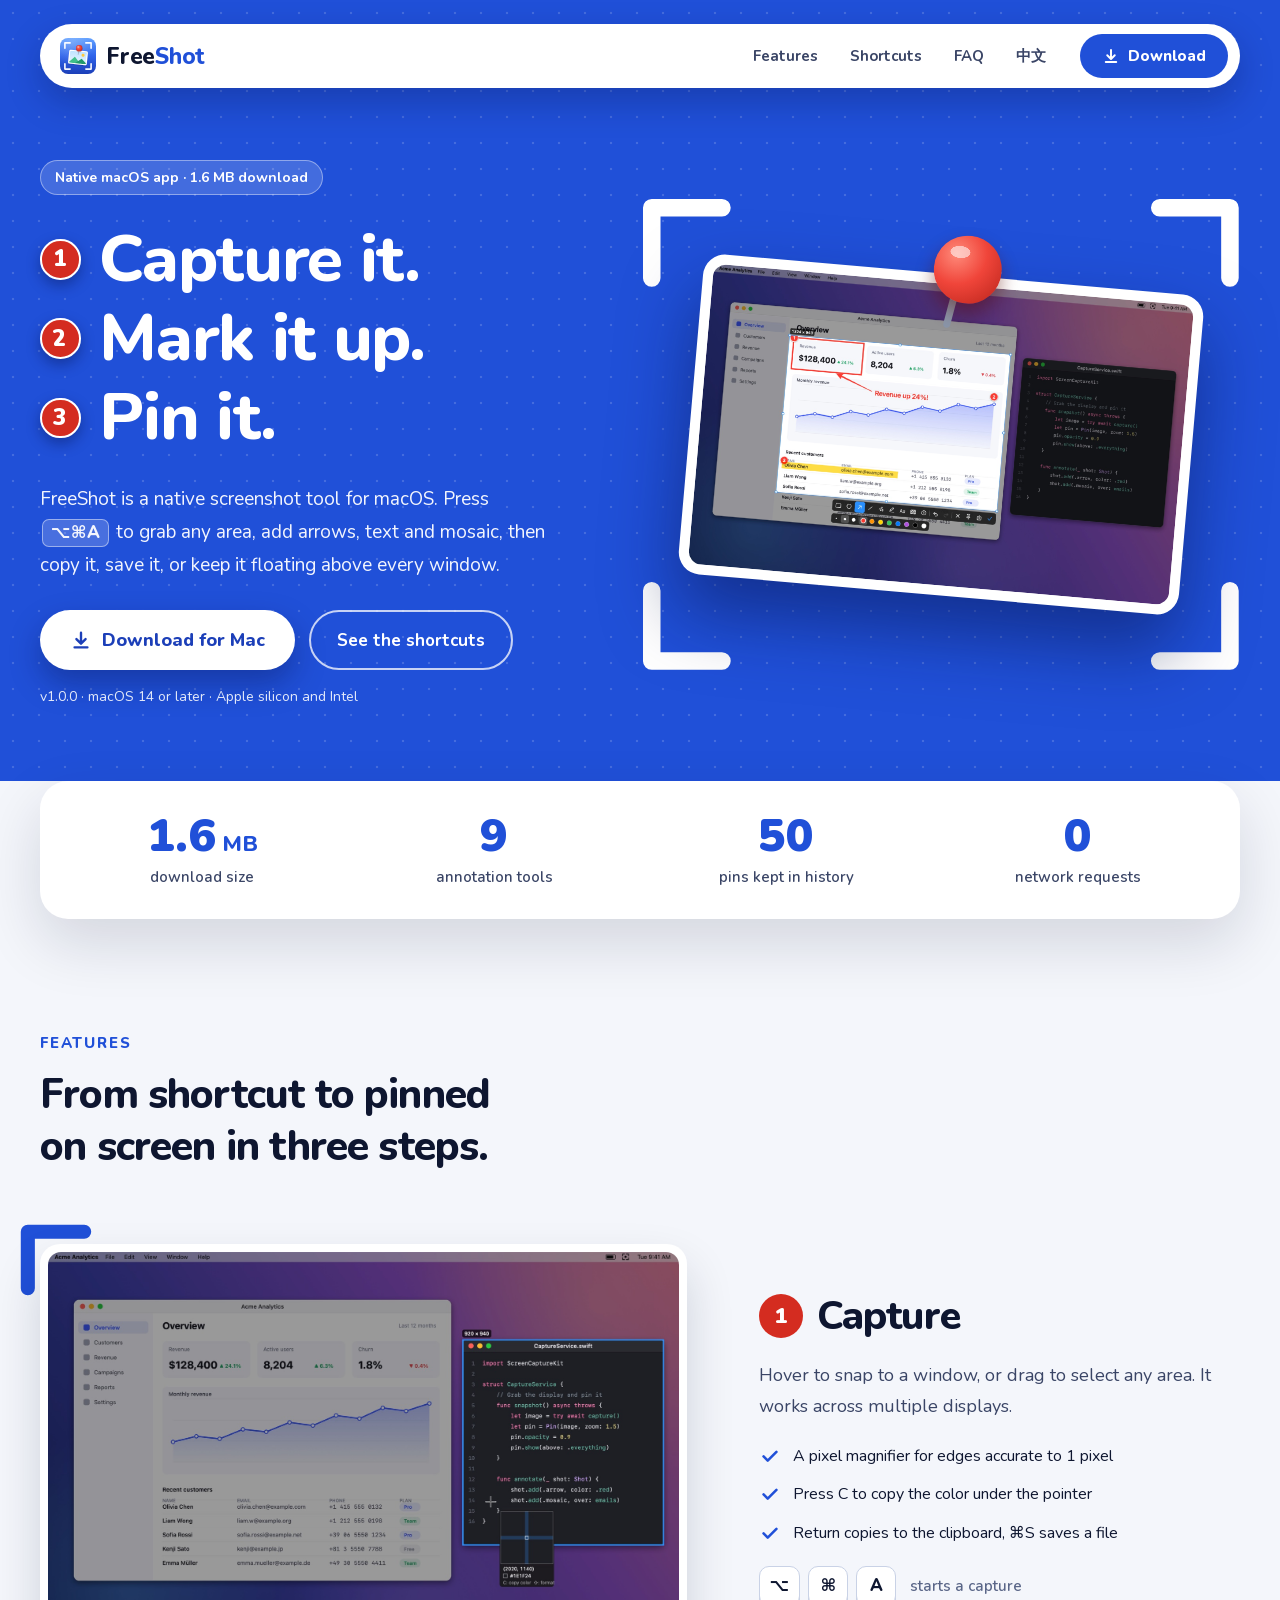
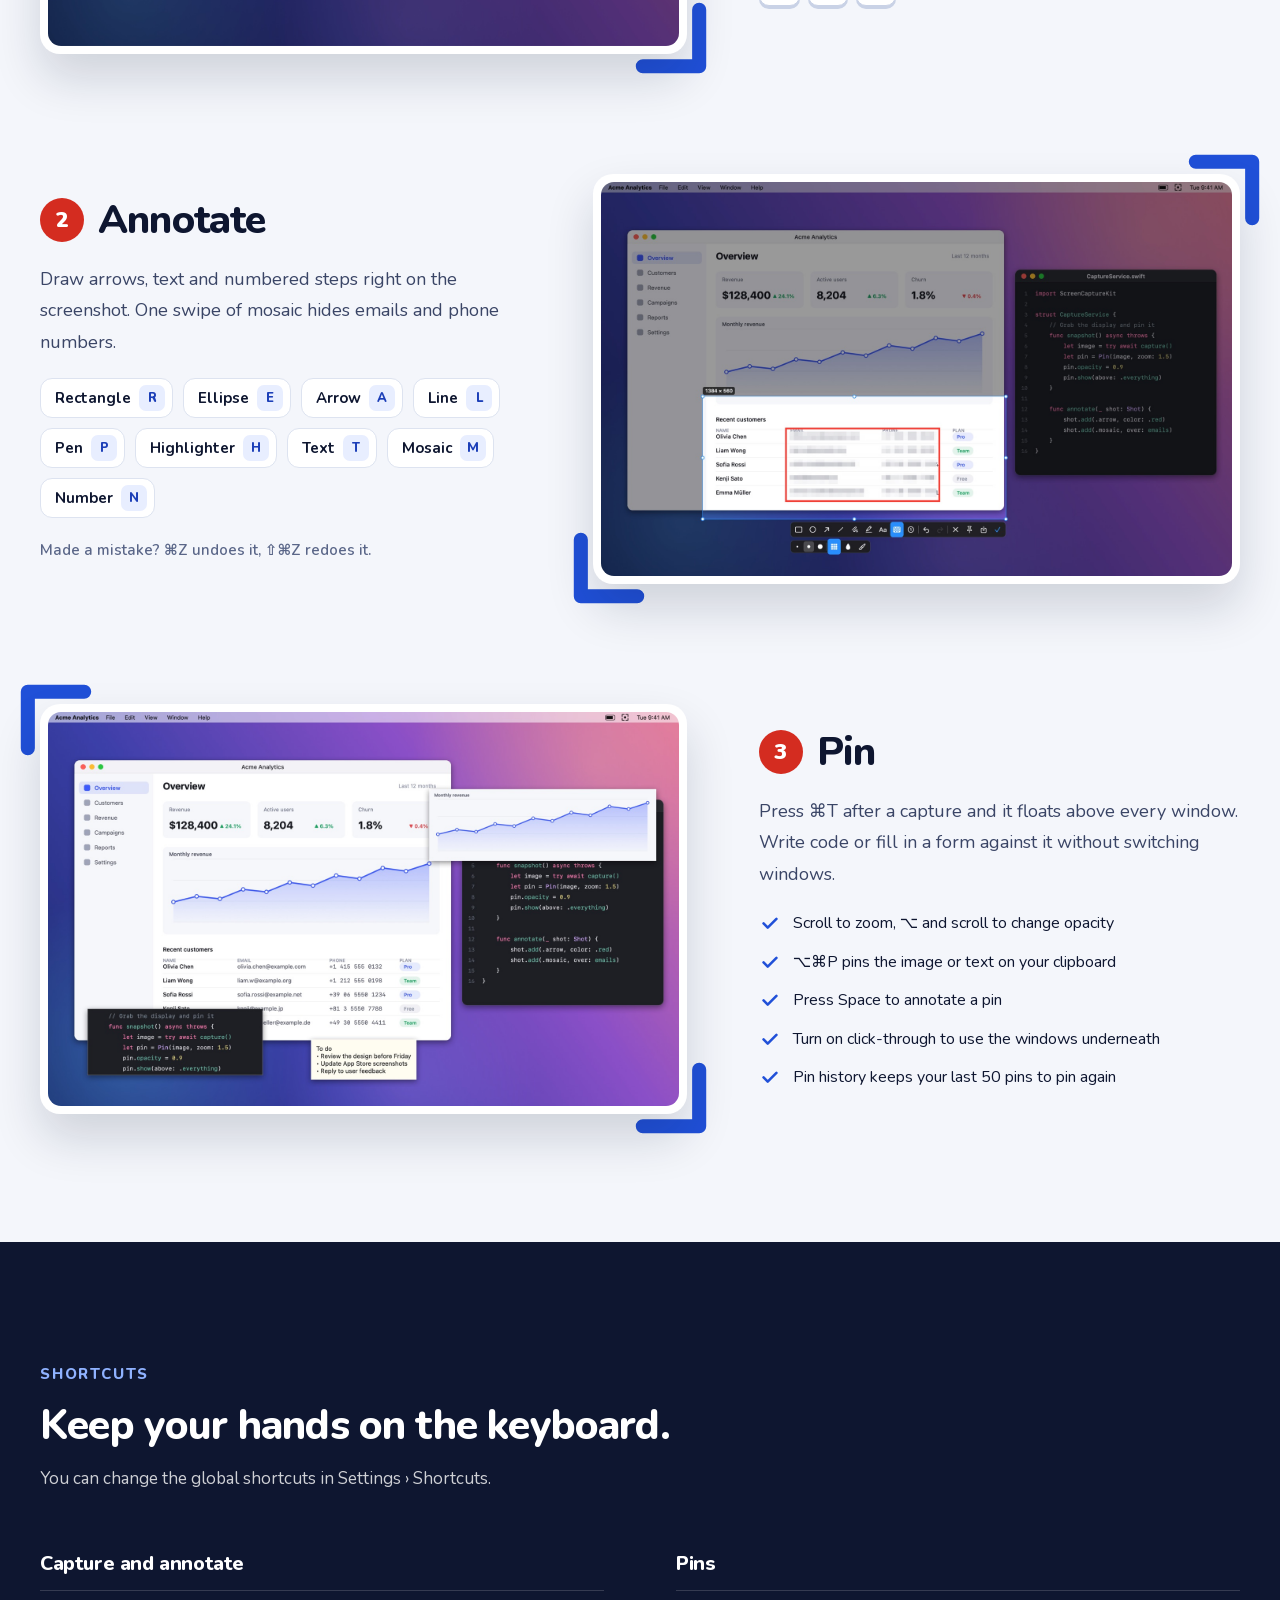
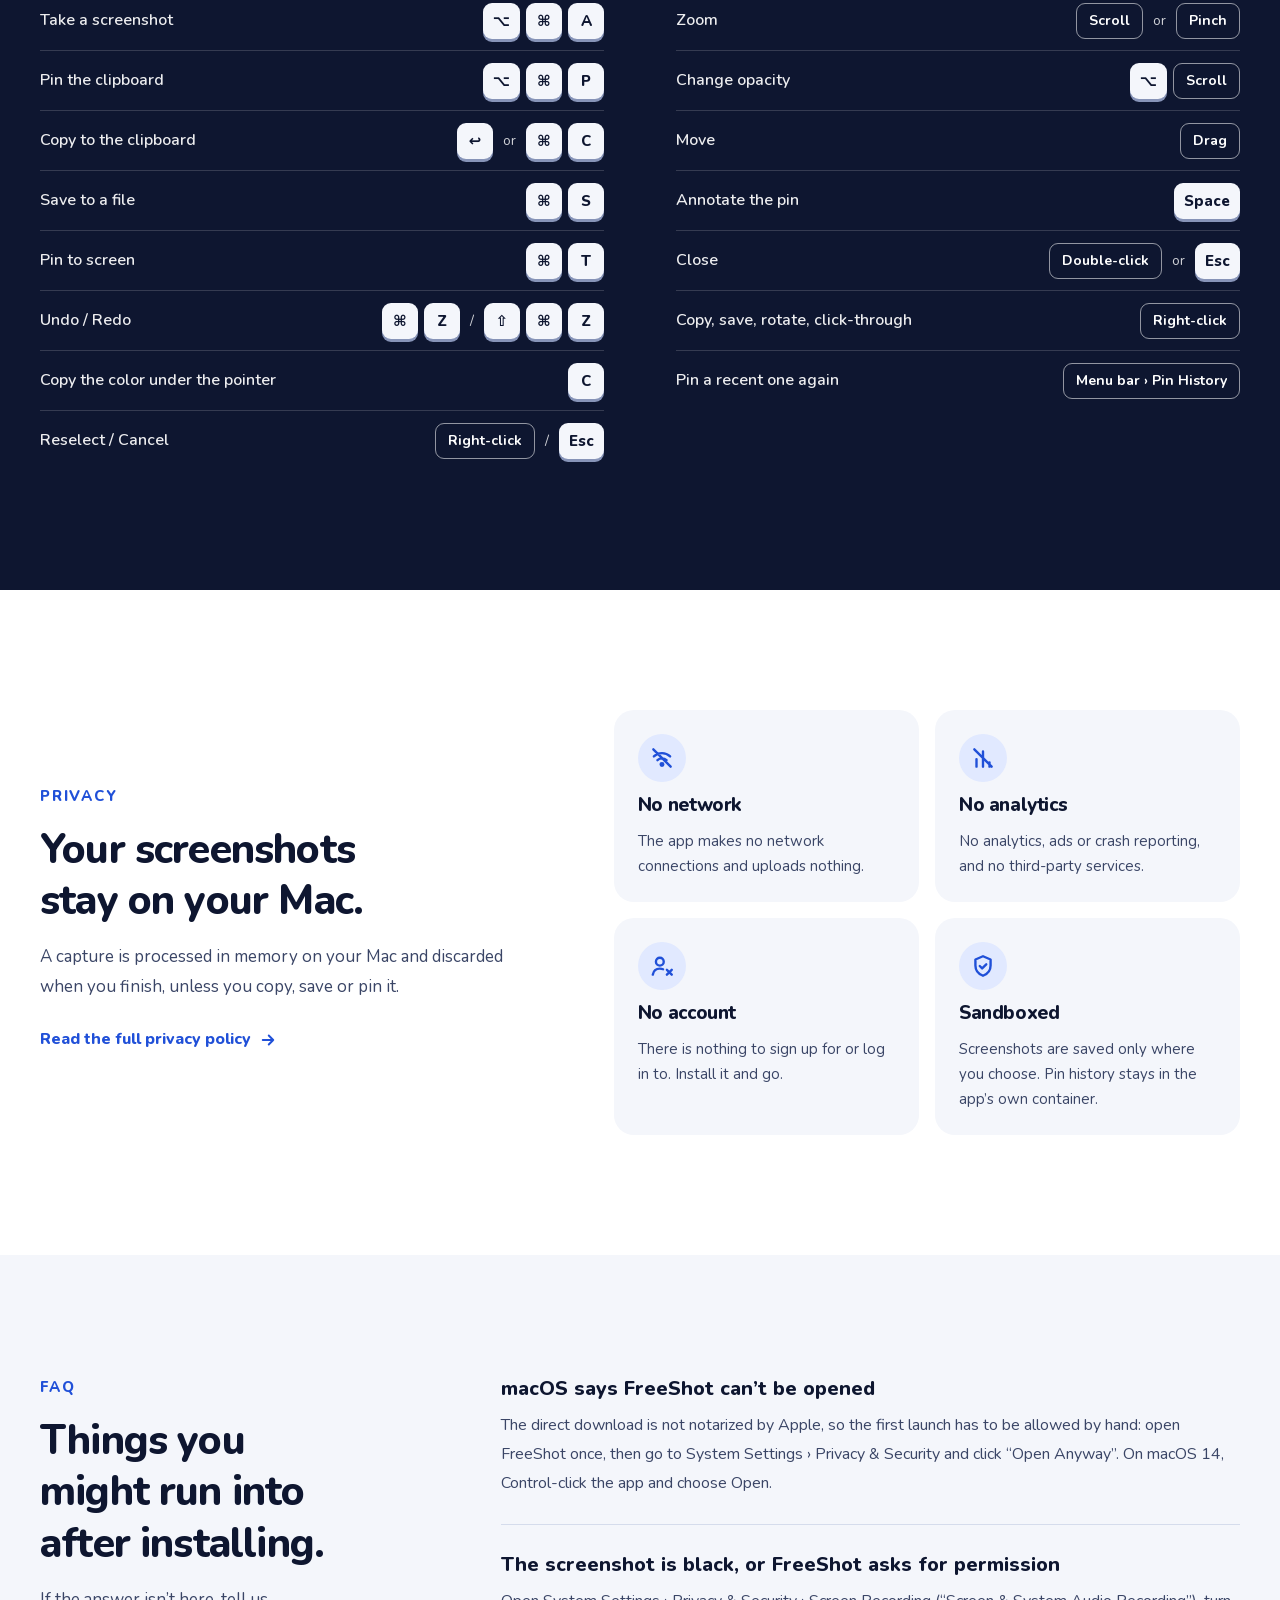
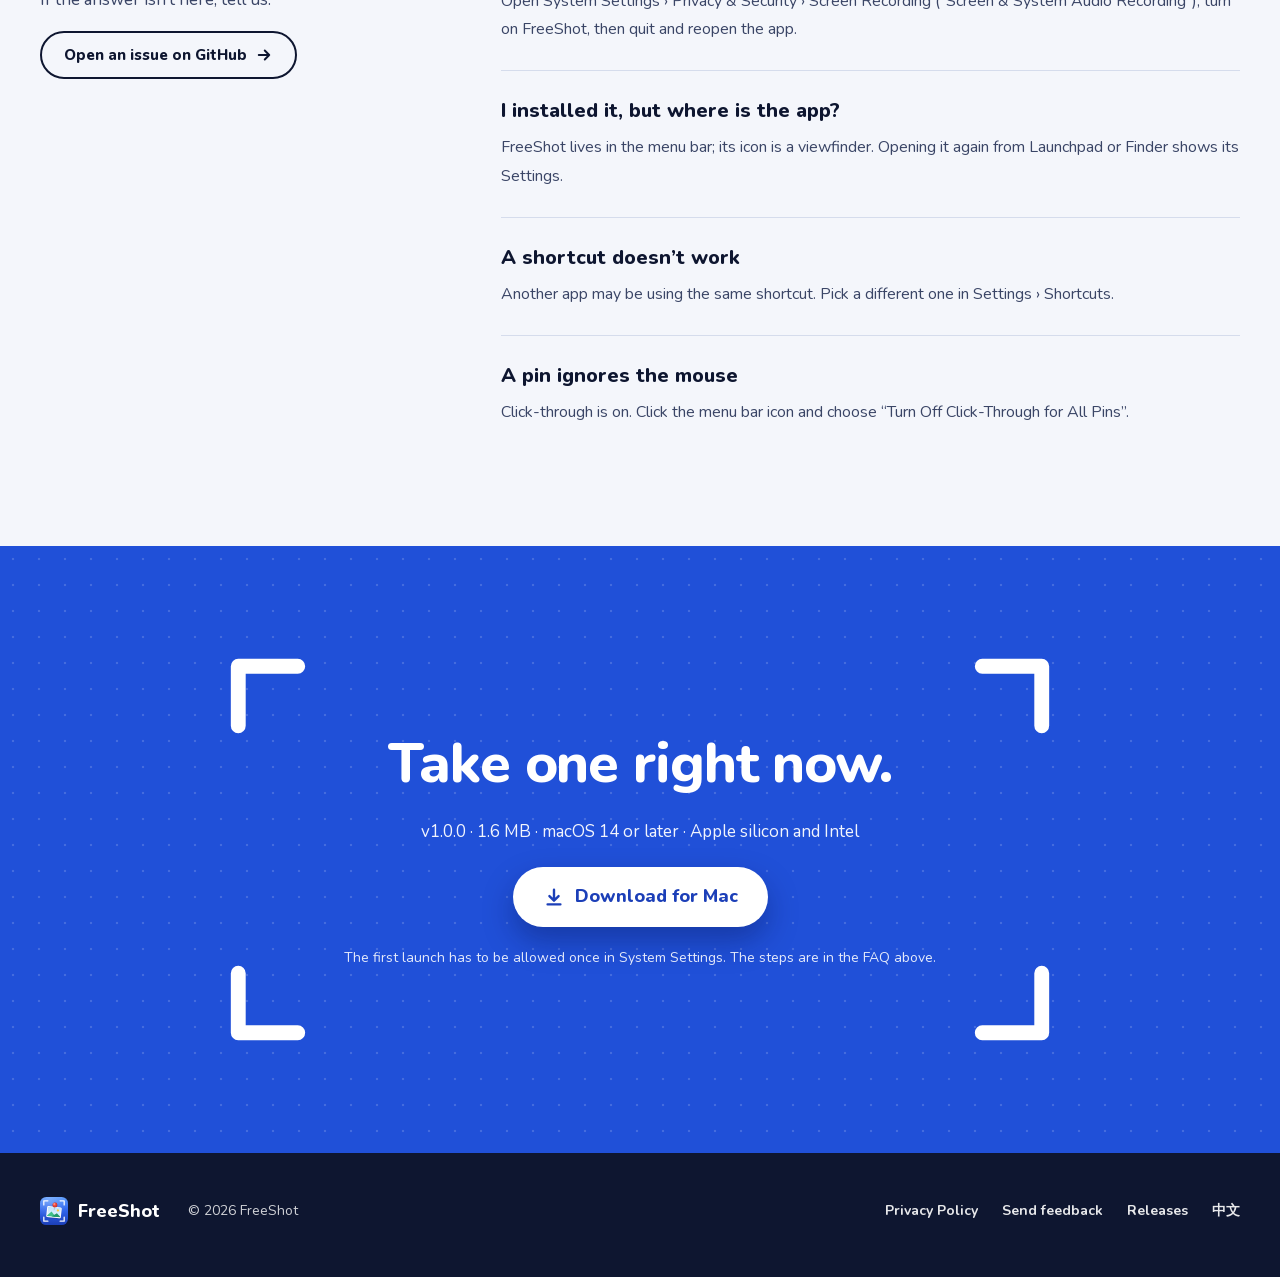
==== en/index.html @ a0e4c218 "Redesign: one-page home in Chinese and English" ====
<!doctype html>
<html lang="en">
<head>
<meta charset="utf-8">
<meta name="viewport" content="width=device-width, initial-scale=1">
<title>FreeShot: screenshot, annotate and pin for Mac</title>
<meta name="description" content="FreeShot is a native screenshot tool for macOS: capture, annotate, then pin the result above every window. A 1.6 MB download with no network access and no analytics.">
<meta name="theme-color" content="#2050d8">
<meta property="og:title" content="FreeShot: screenshot, annotate and pin for Mac">
<meta property="og:description" content="Capture it. Mark it up. Pin it. A native macOS screenshot tool with no network access and no analytics.">
<meta property="og:image" content="https://msober.github.io/freeshot/img/shot-1.jpg">
<link rel="alternate" hreflang="en" href="https://msober.github.io/freeshot/en/">
<link rel="alternate" hreflang="zh-Hans" href="https://msober.github.io/freeshot/">
<link rel="icon" href="../icon.png" sizes="256x256">
<link rel="icon" href="../logo.svg" type="image/svg+xml">
<link rel="stylesheet" href="../style.css">
</head>
<body id="top">
<svg class="sprite" aria-hidden="true">
  <symbol id="i-corner" viewBox="0 0 92 92"><path d="M10 82V10H82" fill="none" stroke="currentColor" stroke-width="18" stroke-linecap="round" stroke-linejoin="round"/></symbol>
  <symbol id="i-download" viewBox="0 0 24 24" fill="none" stroke="currentColor" stroke-width="2.6" stroke-linecap="round" stroke-linejoin="round"><path d="M12 4v11M7 11l5 5 5-5M5 20h14"/></symbol>
  <symbol id="i-check" viewBox="0 0 24 24" fill="none" stroke="currentColor" stroke-width="2.8" stroke-linecap="round" stroke-linejoin="round"><path d="M5 12.5l4.5 4.5L19 7.5"/></symbol>
  <symbol id="i-arrow" viewBox="0 0 24 24" fill="none" stroke="currentColor" stroke-width="2.6" stroke-linecap="round" stroke-linejoin="round"><path d="M5 12h14M13 6l6 6-6 6"/></symbol>
  <symbol id="i-offline" viewBox="0 0 24 24" fill="none" stroke="currentColor" stroke-width="2.2" stroke-linecap="round" stroke-linejoin="round"><path d="M4.5 10.5a11 11 0 0 1 15 0M7.8 14a6.2 6.2 0 0 1 8.4 0M4 4l16 16"/><circle cx="12" cy="18" r="1.2"/></symbol>
  <symbol id="i-nostats" viewBox="0 0 24 24" fill="none" stroke="currentColor" stroke-width="2.2" stroke-linecap="round" stroke-linejoin="round"><path d="M6 20v-7M12 20V6M18 20v-4M4 4l16 16"/></symbol>
  <symbol id="i-nouser" viewBox="0 0 24 24" fill="none" stroke="currentColor" stroke-width="2.2" stroke-linecap="round" stroke-linejoin="round"><circle cx="10" cy="8" r="3.6"/><path d="M3.5 20c.7-3.7 3.2-5.6 6.5-5.6 1.1 0 2.1.2 3 .6M16.5 15.5l4.5 4.5M21 15.5l-4.5 4.5"/></symbol>
  <symbol id="i-shield" viewBox="0 0 24 24" fill="none" stroke="currentColor" stroke-width="2.2" stroke-linecap="round" stroke-linejoin="round"><path d="M12 3l7 3v5.5c0 4.4-2.9 7.9-7 9.5-4.1-1.6-7-5.1-7-9.5V6l7-3zM9 12l2.2 2.2L15 10.5"/></symbol>
</svg>

<header class="hero dots">
  <div class="wrap">
    <nav class="nav" aria-label="Main">
      <a class="brand" href="#top"><img src="../logo.svg" alt="" width="36" height="36"><span>Free<b>Shot</b></span></a>
      <div class="nav-links">
        <a href="#features">Features</a>
        <a href="#shortcuts">Shortcuts</a>
        <a href="#faq">FAQ</a>
        <a href="../" lang="zh-Hans" hreflang="zh-Hans" data-lang="zh">中文</a>
      </div>
      <a class="nav-cta" href="https://github.com/msober/freeshot/releases/latest"><svg width="18" height="18" aria-hidden="true"><use href="#i-download"/></svg>Download</a>
    </nav>
    <div class="hero-body">
      <div class="hero-copy">
        <span class="chip">Native macOS app · 1.6 MB download</span>
        <h1>
          <span><span class="marker" aria-hidden="true">1</span>Capture it.</span>
          <span><span class="marker" aria-hidden="true">2</span>Mark it up.</span>
          <span><span class="marker" aria-hidden="true">3</span>Pin it.</span>
        </h1>
        <p class="lead">FreeShot is a native screenshot tool for macOS. Press <kbd>⌥⌘A</kbd> to grab any area, add arrows, text and mosaic, then copy it, save it, or keep it floating above every window.</p>
        <div class="cta-block">
          <div class="cta-row">
            <a class="btn" href="https://github.com/msober/freeshot/releases/latest"><svg width="22" height="22" aria-hidden="true"><use href="#i-download"/></svg>Download for Mac</a>
            <a class="btn-ghost" href="#shortcuts">See the shortcuts</a>
          </div>
          <span class="meta">v1.0.0 · macOS 14 or later · Apple silicon and Intel</span>
        </div>
      </div>
      <div class="hero-art">
        <div class="finder">
          <svg class="corner tl" aria-hidden="true"><use href="#i-corner"/></svg>
          <svg class="corner tr" aria-hidden="true"><use href="#i-corner"/></svg>
          <svg class="corner br" aria-hidden="true"><use href="#i-corner"/></svg>
          <svg class="corner bl" aria-hidden="true"><use href="#i-corner"/></svg>
          <div class="pinned">
            <img src="../img/shot-1.jpg" alt="Annotating a screenshot in FreeShot with a red box, an arrow, text and numbered markers" width="1600" height="1000" fetchpriority="high">
            <span class="pin" aria-hidden="true"></span>
          </div>
        </div>
      </div>
    </div>
  </div>
</header>

<main>
<section class="features" id="features">
  <div class="wrap">
    <ul class="facts">
      <li><b>1.6<small> MB</small></b><span>download size</span></li>
      <li><b>9</b><span>annotation tools</span></li>
      <li><b>50</b><span>pins kept in history</span></li>
      <li><b>0</b><span>network requests</span></li>
    </ul>
    <div class="section-head">
      <span class="eyebrow">Features</span>
      <h2>From shortcut to pinned on screen in three steps.</h2>
    </div>
    <div class="steps">
      <article class="step">
        <div class="shot">
          <svg class="corner tl" aria-hidden="true"><use href="#i-corner"/></svg>
          <svg class="corner br" aria-hidden="true"><use href="#i-corner"/></svg>
          <div class="frame"><img src="../img/shot-2.jpg" alt="Hovering snaps the selection to a window, with the pixel magnifier and color value beside the pointer" width="1600" height="1000" loading="lazy"></div>
        </div>
        <div class="step-copy">
          <h3><span class="num" aria-hidden="true">1</span>Capture</h3>
          <p>Hover to snap to a window, or drag to select any area. It works across multiple displays.</p>
          <ul class="checks">
            <li><svg width="22" height="22" aria-hidden="true"><use href="#i-check"/></svg>A pixel magnifier for edges accurate to 1 pixel</li>
            <li><svg width="22" height="22" aria-hidden="true"><use href="#i-check"/></svg>Press C to copy the color under the pointer</li>
            <li><svg width="22" height="22" aria-hidden="true"><use href="#i-check"/></svg>Return copies to the clipboard, ⌘S saves a file</li>
          </ul>
          <div class="keys"><kbd>⌥</kbd><kbd>⌘</kbd><kbd>A</kbd><span>starts a capture</span></div>
        </div>
      </article>
      <article class="step flip">
        <div class="shot">
          <svg class="corner tr" aria-hidden="true"><use href="#i-corner"/></svg>
          <svg class="corner bl" aria-hidden="true"><use href="#i-corner"/></svg>
          <div class="frame"><img src="../img/shot-4.jpg" alt="Emails and phone numbers in a table hidden with mosaic inside a red box" width="1600" height="1000" loading="lazy"></div>
        </div>
        <div class="step-copy">
          <h3><span class="num" aria-hidden="true">2</span>Annotate</h3>
          <p>Draw arrows, text and numbered steps right on the screenshot. One swipe of mosaic hides emails and phone numbers.</p>
          <ul class="tools" aria-label="Annotation tools and their keys">
            <li>Rectangle<kbd>R</kbd></li>
            <li>Ellipse<kbd>E</kbd></li>
            <li>Arrow<kbd>A</kbd></li>
            <li>Line<kbd>L</kbd></li>
            <li>Pen<kbd>P</kbd></li>
            <li>Highlighter<kbd>H</kbd></li>
            <li>Text<kbd>T</kbd></li>
            <li>Mosaic<kbd>M</kbd></li>
            <li>Number<kbd>N</kbd></li>
          </ul>
          <p class="note">Made a mistake? ⌘Z undoes it, ⇧⌘Z redoes it.</p>
        </div>
      </article>
      <article class="step">
        <div class="shot">
          <svg class="corner tl" aria-hidden="true"><use href="#i-corner"/></svg>
          <svg class="corner br" aria-hidden="true"><use href="#i-corner"/></svg>
          <div class="frame"><img src="../img/shot-3.jpg" alt="A chart, a code snippet and a to-do note pinned above other windows" width="1600" height="1000" loading="lazy"></div>
        </div>
        <div class="step-copy">
          <h3><span class="num" aria-hidden="true">3</span>Pin</h3>
          <p>Press ⌘T after a capture and it floats above every window. Write code or fill in a form against it without switching windows.</p>
          <ul class="checks">
            <li><svg width="22" height="22" aria-hidden="true"><use href="#i-check"/></svg>Scroll to zoom, ⌥ and scroll to change opacity</li>
            <li><svg width="22" height="22" aria-hidden="true"><use href="#i-check"/></svg>⌥⌘P pins the image or text on your clipboard</li>
            <li><svg width="22" height="22" aria-hidden="true"><use href="#i-check"/></svg>Press Space to annotate a pin</li>
            <li><svg width="22" height="22" aria-hidden="true"><use href="#i-check"/></svg>Turn on click-through to use the windows underneath</li>
            <li><svg width="22" height="22" aria-hidden="true"><use href="#i-check"/></svg>Pin history keeps your last 50 pins to pin again</li>
          </ul>
        </div>
      </article>
    </div>
  </div>
</section>

<section class="shortcuts" id="shortcuts">
  <div class="wrap">
    <div class="section-head">
      <span class="eyebrow">Shortcuts</span>
      <h2>Keep your hands on the keyboard.</h2>
      <p>You can change the global shortcuts in Settings › Shortcuts.</p>
    </div>
    <div class="keymaps">
      <div>
        <h3>Capture and annotate</h3>
        <ul>
          <li>Take a screenshot<span><kbd>⌥</kbd><kbd>⌘</kbd><kbd>A</kbd></span></li>
          <li>Pin the clipboard<span><kbd>⌥</kbd><kbd>⌘</kbd><kbd>P</kbd></span></li>
          <li>Copy to the clipboard<span><kbd>↩</kbd><i>or</i><kbd>⌘</kbd><kbd>C</kbd></span></li>
          <li>Save to a file<span><kbd>⌘</kbd><kbd>S</kbd></span></li>
          <li>Pin to screen<span><kbd>⌘</kbd><kbd>T</kbd></span></li>
          <li>Undo / Redo<span><kbd>⌘</kbd><kbd>Z</kbd><i>/</i><kbd>⇧</kbd><kbd>⌘</kbd><kbd>Z</kbd></span></li>
          <li>Copy the color under the pointer<span><kbd>C</kbd></span></li>
          <li>Reselect / Cancel<span><em>Right-click</em><i>/</i><kbd>Esc</kbd></span></li>
        </ul>
      </div>
      <div>
        <h3>Pins</h3>
        <ul>
          <li>Zoom<span><em>Scroll</em><i>or</i><em>Pinch</em></span></li>
          <li>Change opacity<span><kbd>⌥</kbd><em>Scroll</em></span></li>
          <li>Move<span><em>Drag</em></span></li>
          <li>Annotate the pin<span><kbd>Space</kbd></span></li>
          <li>Close<span><em>Double-click</em><i>or</i><kbd>Esc</kbd></span></li>
          <li>Copy, save, rotate, click-through<span><em>Right-click</em></span></li>
          <li>Pin a recent one again<span><em>Menu bar › Pin History</em></span></li>
        </ul>
      </div>
    </div>
  </div>
</section>

<section class="privacy" id="privacy">
  <div class="wrap">
    <div class="privacy-copy">
      <span class="eyebrow">Privacy</span>
      <h2>Your screenshots stay on your Mac.</h2>
      <p>A capture is processed in memory on your Mac and discarded when you finish, unless you copy, save or pin it.</p>
      <a class="more" href="../privacy.html">Read the full privacy policy<svg width="18" height="18" aria-hidden="true"><use href="#i-arrow"/></svg></a>
    </div>
    <ul class="cards">
      <li><span class="icon" aria-hidden="true"><svg width="26" height="26"><use href="#i-offline"/></svg></span><h3>No network</h3><p>The app makes no network connections and uploads nothing.</p></li>
      <li><span class="icon" aria-hidden="true"><svg width="26" height="26"><use href="#i-nostats"/></svg></span><h3>No analytics</h3><p>No analytics, ads or crash reporting, and no third-party services.</p></li>
      <li><span class="icon" aria-hidden="true"><svg width="26" height="26"><use href="#i-nouser"/></svg></span><h3>No account</h3><p>There is nothing to sign up for or log in to. Install it and go.</p></li>
      <li><span class="icon" aria-hidden="true"><svg width="26" height="26"><use href="#i-shield"/></svg></span><h3>Sandboxed</h3><p>Screenshots are saved only where you choose. Pin history stays in the app’s own container.</p></li>
    </ul>
  </div>
</section>

<section class="faq" id="faq">
  <div class="wrap">
    <div class="faq-head">
      <span class="eyebrow">FAQ</span>
      <h2>Things you might run into after installing.</h2>
      <p>If the answer isn’t here, tell us.</p>
      <a class="btn-line" href="https://github.com/msober/freeshot/issues/new">Open an issue on GitHub<svg width="18" height="18" aria-hidden="true"><use href="#i-arrow"/></svg></a>
    </div>
    <dl class="faq-list">
      <div>
        <dt>macOS says FreeShot can’t be opened</dt>
        <dd>The direct download is not notarized by Apple, so the first launch has to be allowed by hand: open FreeShot once, then go to System Settings › Privacy &amp; Security and click “Open Anyway”. On macOS 14, Control-click the app and choose Open.</dd>
      </div>
      <div>
        <dt>The screenshot is black, or FreeShot asks for permission</dt>
        <dd>Open System Settings › Privacy &amp; Security › Screen Recording (“Screen &amp; System Audio Recording”), turn on FreeShot, then quit and reopen the app.</dd>
      </div>
      <div>
        <dt>I installed it, but where is the app?</dt>
        <dd>FreeShot lives in the menu bar; its icon is a viewfinder. Opening it again from Launchpad or Finder shows its Settings.</dd>
      </div>
      <div>
        <dt>A shortcut doesn’t work</dt>
        <dd>Another app may be using the same shortcut. Pick a different one in Settings › Shortcuts.</dd>
      </div>
      <div>
        <dt>A pin ignores the mouse</dt>
        <dd>Click-through is on. Click the menu bar icon and choose “Turn Off Click-Through for All Pins”.</dd>
      </div>
    </dl>
  </div>
</section>

<section class="cta dots">
  <div class="wrap">
    <div class="cta-box">
      <svg class="corner tl" aria-hidden="true"><use href="#i-corner"/></svg>
      <svg class="corner tr" aria-hidden="true"><use href="#i-corner"/></svg>
      <svg class="corner br" aria-hidden="true"><use href="#i-corner"/></svg>
      <svg class="corner bl" aria-hidden="true"><use href="#i-corner"/></svg>
      <h2>Take one right now.</h2>
      <p>v1.0.0 · 1.6 MB · macOS 14 or later · Apple silicon and Intel</p>
      <a class="btn" href="https://github.com/msober/freeshot/releases/latest"><svg width="22" height="22" aria-hidden="true"><use href="#i-download"/></svg>Download for Mac</a>
      <p class="meta">The first launch has to be allowed once in System Settings. The steps are in the FAQ above.</p>
    </div>
  </div>
</section>
</main>

<footer class="footer">
  <div class="wrap">
    <a class="brand" href="#top"><img src="../logo.svg" alt="" width="28" height="28">FreeShot</a>
    <span>© 2026 FreeShot</span>
    <nav aria-label="Footer">
      <a href="../privacy.html">Privacy Policy</a>
      <a href="https://github.com/msober/freeshot/issues/new">Send feedback</a>
      <a href="https://github.com/msober/freeshot/releases">Releases</a>
      <a href="../" lang="zh-Hans" hreflang="zh-Hans" data-lang="zh">中文</a>
    </nav>
  </div>
</footer>
<script>
// Remember an explicit language choice so the Chinese page's redirect leaves it alone.
document.querySelectorAll("a[data-lang]").forEach(function (a) {
  a.addEventListener("click", function () { try { localStorage.setItem("freeshot-lang", a.dataset.lang); } catch (e) {} });
});
</script>
</body>
</html>
---- style.css ----
/* Nunito (SIL Open Font License, see fonts/OFL.txt) is self-hosted so the site makes no third-party requests. */
@font-face {
  font-family: "Nunito"; font-style: normal; font-weight: 200 1000; font-display: swap;
  src: url("fonts/nunito-latin.woff2") format("woff2");
  unicode-range: U+0000-00FF, U+0131, U+0152-0153, U+02BB-02BC, U+02C6, U+02DA, U+02DC, U+0304, U+0308, U+0329, U+2000-206F, U+20AC, U+2122, U+2191, U+2193, U+2212, U+2215, U+FEFF, U+FFFD;
}
:root {
  --brand: #2050d8; --brand-deep: #1c3fb8; --tint: #e1e9ff;
  --ink: #0e1630; --text: #3a4566; --muted: #5a6688;
  --ground: #f4f6fb; --line: #d5dcec; --red: #d42c20;
  color-scheme: light;
}
* { box-sizing: border-box; }
html { -webkit-text-size-adjust: 100%; scroll-behavior: smooth; }
body {
  margin: 0; background: var(--ink); color: var(--ink); overflow-x: hidden;
  font: 16px/1.6 Nunito, "PingFang SC", "Hiragino Sans GB", "Noto Sans SC", "Microsoft YaHei", system-ui, sans-serif;
  -webkit-font-smoothing: antialiased;
}
a { color: var(--brand); text-decoration: none; }
a:hover { color: var(--brand-deep); }
:focus-visible { outline: 3px solid #ffc83d; outline-offset: 3px; }
kbd { font: inherit; }
h1, h2, h3, p { margin: 0; }
h2 { font-size: clamp(30px, 3.2vw, 44px); line-height: 1.25; font-weight: 800; letter-spacing: .01em; text-wrap: balance; }
.sprite { position: absolute; width: 0; height: 0; overflow: hidden; }
.wrap { max-width: 1264px; margin: 0 auto; padding: 0 32px; }
.dots {
  background-color: var(--brand); color: #fff;
  background-image: radial-gradient(rgba(255, 255, 255, .16) 1.2px, transparent 1.6px); background-size: 26px 26px;
}
.eyebrow { font-size: 15px; font-weight: 800; letter-spacing: .12em; line-height: 1.6; color: var(--brand); }
.section-head { max-width: 760px; display: flex; flex-direction: column; gap: 14px; }
.corner { position: absolute; display: block; }
.corner.tl { left: 0; top: 0; }
.corner.tr { right: 0; top: 0; transform: rotate(90deg); }
.corner.br { right: 0; bottom: 0; transform: rotate(180deg); }
.corner.bl { left: 0; bottom: 0; transform: rotate(270deg); }

/* Navigation */
.nav {
  display: flex; flex-wrap: wrap; align-items: center; gap: 8px 20px; min-height: 64px; padding: 10px 12px 10px 20px;
  background: #fff; border-radius: 34px; box-shadow: 0 14px 34px rgba(6, 18, 74, .28);
}
.brand { display: flex; align-items: center; gap: 10px; min-height: 44px; color: var(--ink); font-size: 23px; font-weight: 800; letter-spacing: -.01em; line-height: 1; }
.brand:hover { color: var(--ink); }
.brand img { display: block; width: 36px; height: 36px; }
.brand b { font-weight: inherit; color: var(--brand); }
.nav-links { display: flex; flex-wrap: wrap; align-items: center; gap: 4px; margin-left: auto; }
.nav-links a { display: flex; align-items: center; min-height: 44px; padding: 0 14px; border-radius: 999px; font-size: 15px; font-weight: 700; color: var(--text); }
.nav-links a:hover { background: var(--ground); color: var(--ink); }
.nav-cta { display: flex; align-items: center; gap: 8px; min-height: 44px; padding: 0 22px; border-radius: 999px; background: var(--brand); color: #fff; font-size: 15px; font-weight: 800; }
.nav-cta:hover { background: var(--brand-deep); color: #fff; }

/* Hero */
.hero { padding: 24px 0 148px; }
.hero-body { display: flex; flex-wrap: wrap; align-items: center; gap: 56px 64px; padding-top: 72px; }
.hero-copy { flex: 1 1 460px; min-width: 0; display: flex; flex-direction: column; align-items: flex-start; gap: 28px; }
.chip { display: inline-flex; padding: 6px 14px; border-radius: 999px; background: rgba(255, 255, 255, .16); border: 1px solid rgba(255, 255, 255, .4); font-size: 14px; font-weight: 700; line-height: 1.5; }
.hero h1 { display: flex; flex-direction: column; gap: 6px; font-size: clamp(48px, 5.6vw, 80px); line-height: 1.1; font-weight: 800; letter-spacing: .02em; }
.hero h1 > span { display: flex; align-items: center; gap: .28em; }
.marker {
  flex: none; display: flex; align-items: center; justify-content: center; width: 1.8em; height: 1.8em;
  border: .13em solid #fff; border-radius: 50%; background: var(--red); box-shadow: 0 .25em .6em rgba(6, 18, 74, .4);
  font-size: .34em; font-weight: 900; line-height: 1; letter-spacing: 0;
}
.lead { max-width: 520px; font-size: 19px; line-height: 1.75; color: rgba(255, 255, 255, .94); }
.lead kbd { display: inline-block; margin: 0 2px; padding: 0 8px; border-radius: 7px; background: rgba(255, 255, 255, .18); border: 1px solid rgba(255, 255, 255, .45); font-size: .9em; font-weight: 800; line-height: 1.5; }
.cta-block { display: flex; flex-direction: column; align-items: flex-start; gap: 16px; }
.cta-row { display: flex; flex-wrap: wrap; align-items: center; gap: 14px; }
.btn {
  display: inline-flex; align-items: center; gap: 10px; min-height: 60px; padding: 0 30px; border-radius: 999px;
  background: #fff; color: var(--brand-deep); font-size: 18px; font-weight: 800; box-shadow: 0 14px 30px rgba(6, 18, 74, .35);
  transition: transform .15s ease;
}
.btn:hover { color: var(--brand-deep); transform: translateY(-2px); }
.btn-ghost { display: inline-flex; align-items: center; min-height: 60px; padding: 0 26px; border-radius: 999px; border: 2px solid rgba(255, 255, 255, .75); color: #fff; font-size: 17px; font-weight: 700; }
.btn-ghost:hover { background: rgba(255, 255, 255, .14); color: #fff; }
.meta { font-size: 14px; line-height: 1.6; color: rgba(255, 255, 255, .88); }
.hero-art { flex: 1 1 520px; min-width: 0; }
.finder { position: relative; width: 100%; max-width: 620px; margin: 0 auto; aspect-ratio: 62 / 49; }
.finder .corner { width: 15%; height: auto; aspect-ratio: 1; }
.pinned { position: absolute; left: 8%; top: 16%; width: 84%; padding: 10px; background: #fff; border-radius: 22px; box-shadow: 0 36px 70px rgba(6, 18, 74, .5); transform: rotate(5deg); }
.pinned img { display: block; width: 100%; height: auto; aspect-ratio: 16 / 10; object-fit: cover; border-radius: 13px; }
.pin { position: absolute; left: 50%; top: 0; width: 13.5%; aspect-ratio: 1; transform: translate(-32%, -59%); }
.pin::before { content: ""; position: absolute; left: 26%; top: 65%; width: 10%; height: 74%; border-radius: 99px; background: #8a95a8; transform: rotate(10deg); }
.pin::after {
  content: ""; position: absolute; inset: 0; border-radius: 50%; box-shadow: 0 10px 18px rgba(90, 10, 5, .45);
  background:
    radial-gradient(ellipse 15% 9% at 37% 25%, rgba(255, 255, 255, .55) 96%, transparent 100%),
    radial-gradient(circle at 32% 28%, #ff8a7a 0%, #f0453a 45%, #b8231a 100%);
}

/* Features */
.features { background: var(--ground); padding-bottom: 128px; }
.facts {
  position: relative; margin: -76px 0 0; padding: 30px 16px; list-style: none;
  display: grid; grid-template-columns: repeat(auto-fit, minmax(min(140px, 100%), 1fr)); gap: 20px 0;
  background: #fff; border-radius: 28px; box-shadow: 0 24px 60px rgba(14, 22, 48, .14);
}
.facts li { display: flex; flex-direction: column; align-items: center; gap: 4px; padding: 0 12px; text-align: center; }
.facts b { font-size: 46px; font-weight: 900; line-height: 1.1; color: var(--brand); }
.facts small { font-size: 22px; font-weight: 800; }
.facts span { font-size: 15px; font-weight: 600; color: var(--text); }
.features .section-head { margin-top: 112px; }
.steps { margin-top: 72px; display: flex; flex-direction: column; gap: 120px; }
.step { display: flex; flex-wrap: wrap; align-items: center; gap: 40px 72px; }
.step.flip { flex-direction: row-reverse; }
.shot { flex: 1.25 1 520px; min-width: 0; position: relative; }
.shot .corner { width: 72px; height: 72px; margin: -20px; color: var(--brand); }
.frame { position: relative; padding: 8px; background: #fff; border-radius: 20px; box-shadow: 0 24px 48px rgba(14, 22, 48, .16); }
.frame img { display: block; width: 100%; height: auto; aspect-ratio: 16 / 10; object-fit: cover; border-radius: 13px; }
.step-copy { flex: 1 1 380px; min-width: 0; display: flex; flex-direction: column; align-items: flex-start; gap: 20px; }
.step h3 { display: flex; align-items: center; gap: 14px; font-size: 40px; line-height: 1.2; font-weight: 800; letter-spacing: .01em; }
.num { flex: none; display: flex; align-items: center; justify-content: center; width: 44px; height: 44px; border-radius: 50%; background: var(--red); color: #fff; font-size: 22px; font-weight: 900; line-height: 1; letter-spacing: 0; }
.step p { font-size: 18px; line-height: 1.75; color: var(--text); }
.checks { margin: 0; padding: 0; list-style: none; display: flex; flex-direction: column; gap: 12px; }
.checks li { display: flex; align-items: flex-start; gap: 12px; font-size: 16px; line-height: 1.65; }
.checks svg { flex: none; margin-top: 2px; color: var(--brand); }
.keys { display: flex; flex-wrap: wrap; align-items: center; gap: 8px; }
.keys kbd { display: inline-flex; align-items: center; justify-content: center; min-width: 40px; height: 40px; padding: 0 10px; border-radius: 10px; background: #fff; border: 1px solid #c9d2e6; box-shadow: 0 3px 0 #c9d2e6; font-size: 17px; font-weight: 800; }
.keys span { margin-left: 6px; font-size: 15px; font-weight: 600; color: var(--muted); }
.tools { margin: 0; padding: 0; list-style: none; display: flex; flex-wrap: wrap; gap: 10px; }
.tools li { display: flex; align-items: center; gap: 8px; height: 40px; padding: 0 7px 0 14px; border-radius: 12px; background: #fff; border: 1px solid #dde3f0; font-size: 15px; font-weight: 700; }
.tools kbd { display: inline-flex; align-items: center; justify-content: center; min-width: 26px; height: 26px; border-radius: 7px; background: #e8eeff; font-size: 13px; font-weight: 800; color: var(--brand-deep); }
.step p.note { font-size: 15px; font-weight: 600; line-height: 1.6; color: var(--muted); }

/* Shortcuts */
.shortcuts { background: var(--ink); color: #fff; padding: 120px 0; }
.shortcuts .eyebrow { color: #8fb2ff; }
.shortcuts .section-head p { font-size: 17px; line-height: 1.7; color: rgba(255, 255, 255, .8); }
.keymaps { margin-top: 56px; display: grid; grid-template-columns: repeat(auto-fit, minmax(min(420px, 100%), 1fr)); gap: 56px 72px; align-items: start; }
.keymaps h3 { margin-bottom: 12px; font-size: 20px; line-height: 1.4; font-weight: 800; }
.keymaps ul { margin: 0; padding: 0; list-style: none; }
.keymaps li {
  display: flex; flex-wrap: wrap; align-items: center; justify-content: space-between; gap: 8px 16px; min-height: 60px; padding: 10px 0;
  border-top: 1px solid rgba(255, 255, 255, .16); font-size: 16px; font-weight: 600; color: rgba(255, 255, 255, .92);
}
.keymaps li > span { display: flex; align-items: center; gap: 6px; }
.keymaps kbd { display: inline-flex; align-items: center; justify-content: center; min-width: 36px; height: 36px; padding: 0 10px; border-radius: 9px; background: var(--ground); box-shadow: 0 3px 0 #8794b8; font-size: 15px; font-weight: 800; color: var(--ink); }
.keymaps i { padding: 0 4px; font-style: normal; font-size: 14px; font-weight: 400; color: rgba(255, 255, 255, .8); }
.keymaps em { display: inline-flex; align-items: center; height: 36px; padding: 0 12px; border-radius: 9px; border: 1.5px solid rgba(255, 255, 255, .55); font-style: normal; font-size: 14px; font-weight: 700; color: #fff; }

/* Privacy */
.privacy { background: #fff; padding: 120px 0; }
.privacy .wrap { display: flex; flex-wrap: wrap; align-items: center; gap: 48px 72px; }
.privacy-copy { flex: 1 1 380px; min-width: 0; display: flex; flex-direction: column; align-items: flex-start; gap: 16px; }
.privacy-copy p { font-size: 17px; line-height: 1.75; color: var(--text); }
.more { display: inline-flex; align-items: center; gap: 8px; min-height: 44px; font-size: 16px; font-weight: 800; }
.cards { flex: 1.2 1 480px; min-width: 0; margin: 0; padding: 0; list-style: none; display: grid; grid-template-columns: repeat(auto-fit, minmax(min(220px, 100%), 1fr)); gap: 16px; }
.cards li { display: flex; flex-direction: column; align-items: flex-start; gap: 10px; padding: 24px; border-radius: 20px; background: var(--ground); }
.cards .icon { display: flex; align-items: center; justify-content: center; width: 48px; height: 48px; border-radius: 50%; background: var(--tint); color: var(--brand); }
.cards h3 { font-size: 19px; line-height: 1.4; font-weight: 800; }
.cards p { font-size: 15px; line-height: 1.65; color: var(--text); }

/* FAQ */
.faq { background: var(--ground); padding: 120px 0; }
.faq .wrap { display: flex; flex-wrap: wrap; align-items: flex-start; gap: 40px 72px; }
.faq-head { flex: 1 1 300px; min-width: 0; display: flex; flex-direction: column; align-items: flex-start; gap: 16px; }
.faq-head p { font-size: 17px; line-height: 1.75; color: var(--text); }
.btn-line { display: inline-flex; align-items: center; gap: 8px; min-height: 48px; padding: 0 22px; border-radius: 999px; border: 2px solid var(--ink); color: var(--ink); font-size: 15px; font-weight: 800; }
.btn-line:hover { background: var(--ink); color: #fff; }
.faq-list { flex: 2 1 560px; min-width: 0; margin: 0; }
.faq-list > div { padding: 26px 0; border-top: 1px solid var(--line); }
.faq-list > div:first-child { padding-top: 0; border-top: 0; }
.faq-list > div:last-child { padding-bottom: 0; }
.faq-list dt { font-size: 20px; line-height: 1.4; font-weight: 800; }
.faq-list dd { margin: 8px 0 0; font-size: 16px; line-height: 1.8; color: var(--text); }

/* Closing call to action and footer */
.cta { padding: 112px 0; }
.cta-box { position: relative; max-width: 820px; margin: 0 auto; padding: 72px 40px; display: flex; flex-direction: column; align-items: center; gap: 20px; text-align: center; }
.cta-box .corner { width: 76px; height: 76px; }
.cta h2 { font-size: clamp(36px, 4.4vw, 60px); line-height: 1.2; letter-spacing: .02em; }
.cta p { font-size: 17px; line-height: 1.7; color: rgba(255, 255, 255, .94); }
.cta p.meta { font-size: 14px; line-height: 1.6; color: rgba(255, 255, 255, .88); }
.footer { background: var(--ink); padding: 36px 0 44px; font-size: 14px; color: rgba(255, 255, 255, .8); }
.footer .wrap { display: flex; flex-wrap: wrap; align-items: center; gap: 12px 28px; }
.footer .brand { color: #fff; font-size: 18px; letter-spacing: 0; }
.footer .brand img { width: 28px; height: 28px; }
.footer nav { display: flex; flex-wrap: wrap; align-items: center; gap: 4px 24px; margin-left: auto; }
.footer nav a { display: flex; align-items: center; min-height: 44px; font-weight: 700; color: rgba(255, 255, 255, .9); }
.footer nav a:hover { color: #fff; text-decoration: underline; }

/* Document pages (privacy policy) */
.doc-top { padding: 24px 0 40px; }
.doc { background: #fff; }
.doc .wrap { max-width: 824px; padding-top: 64px; padding-bottom: 96px; }
.doc h1 { margin-bottom: 6px; font-size: clamp(32px, 4vw, 44px); line-height: 1.2; font-weight: 800; }
.doc h2 { margin: 36px 0 8px; font-size: 22px; line-height: 1.4; }
.doc p { margin-bottom: 12px; font-size: 17px; line-height: 1.8; color: var(--text); }
.doc p.meta { font-size: 14px; color: var(--muted); }
.doc hr { margin: 56px 0; border: 0; border-top: 1px solid var(--line); }

/* English: Nunito sets every letter, so headings tighten up and the hero lines get longer */
:lang(en) h1, :lang(en) h2, :lang(en) h3 { letter-spacing: -.02em; }
html:lang(en) .hero h1 { font-size: clamp(42px, 5.2vw, 76px); }
html:lang(en) .eyebrow { text-transform: uppercase; }

@media (max-width: 720px) {
  .wrap { padding: 0 20px; }
  .hero { padding-bottom: 124px; }
  .hero-body { padding-top: 48px; }
  .nav { border-radius: 28px; padding: 10px 12px 10px 16px; }
  .nav-links { order: 3; width: 100%; margin-left: 0; justify-content: space-between; }
  .nav-links a { padding: 0 10px; }
  .nav-cta { margin-left: auto; }
  .lead { font-size: 17px; }
  .btn, .btn-ghost { min-height: 54px; }
  .features { padding-bottom: 88px; }
  .features .section-head { margin-top: 80px; }
  .steps { margin-top: 48px; gap: 80px; }
  .step h3 { font-size: 32px; }
  .shot .corner { width: 52px; height: 52px; margin: -12px; }
  .shortcuts, .privacy, .faq { padding: 88px 0; }
  .cta { padding: 72px 0; }
  .cta-box { padding: 56px 24px; }
  .cta-box .corner { width: 52px; height: 52px; }
  .footer nav { margin-left: 0; }
}
@media (prefers-reduced-motion: reduce) {
  html { scroll-behavior: auto; }
  .btn { transition: none; }
}
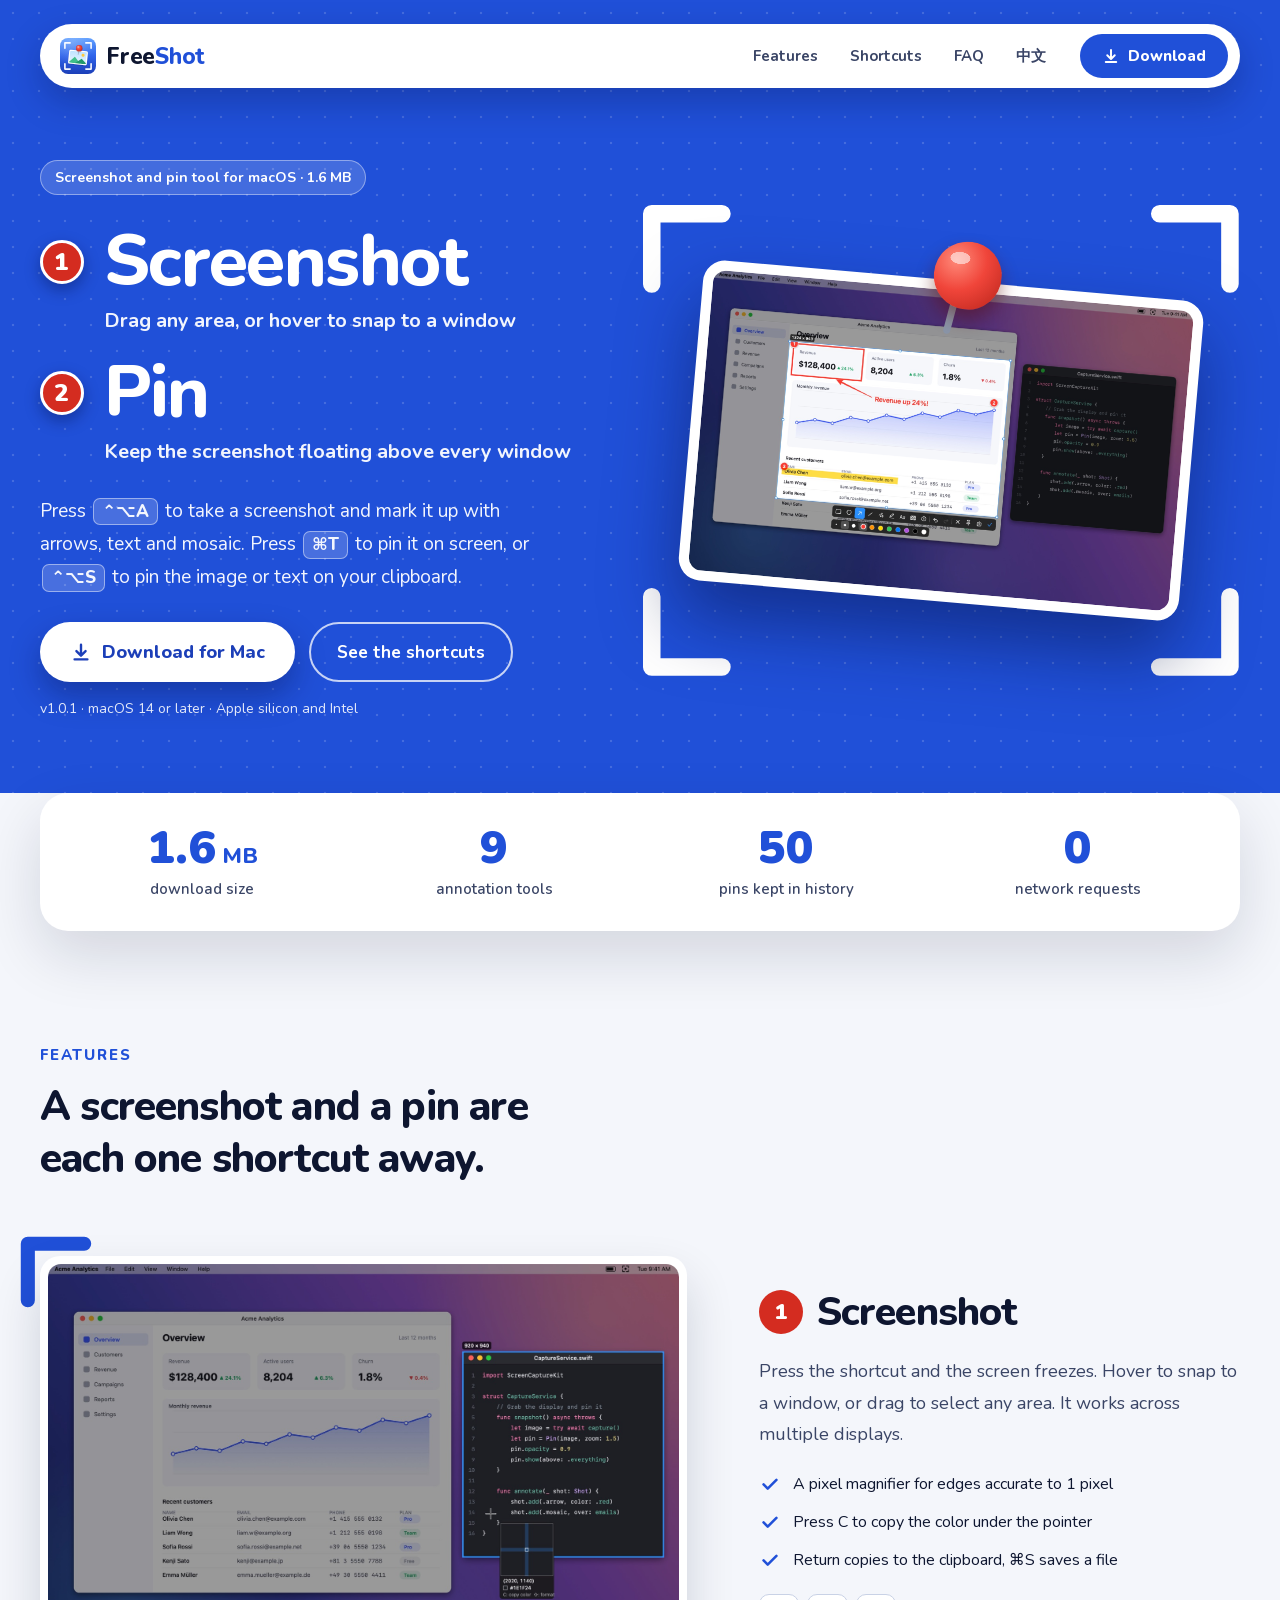
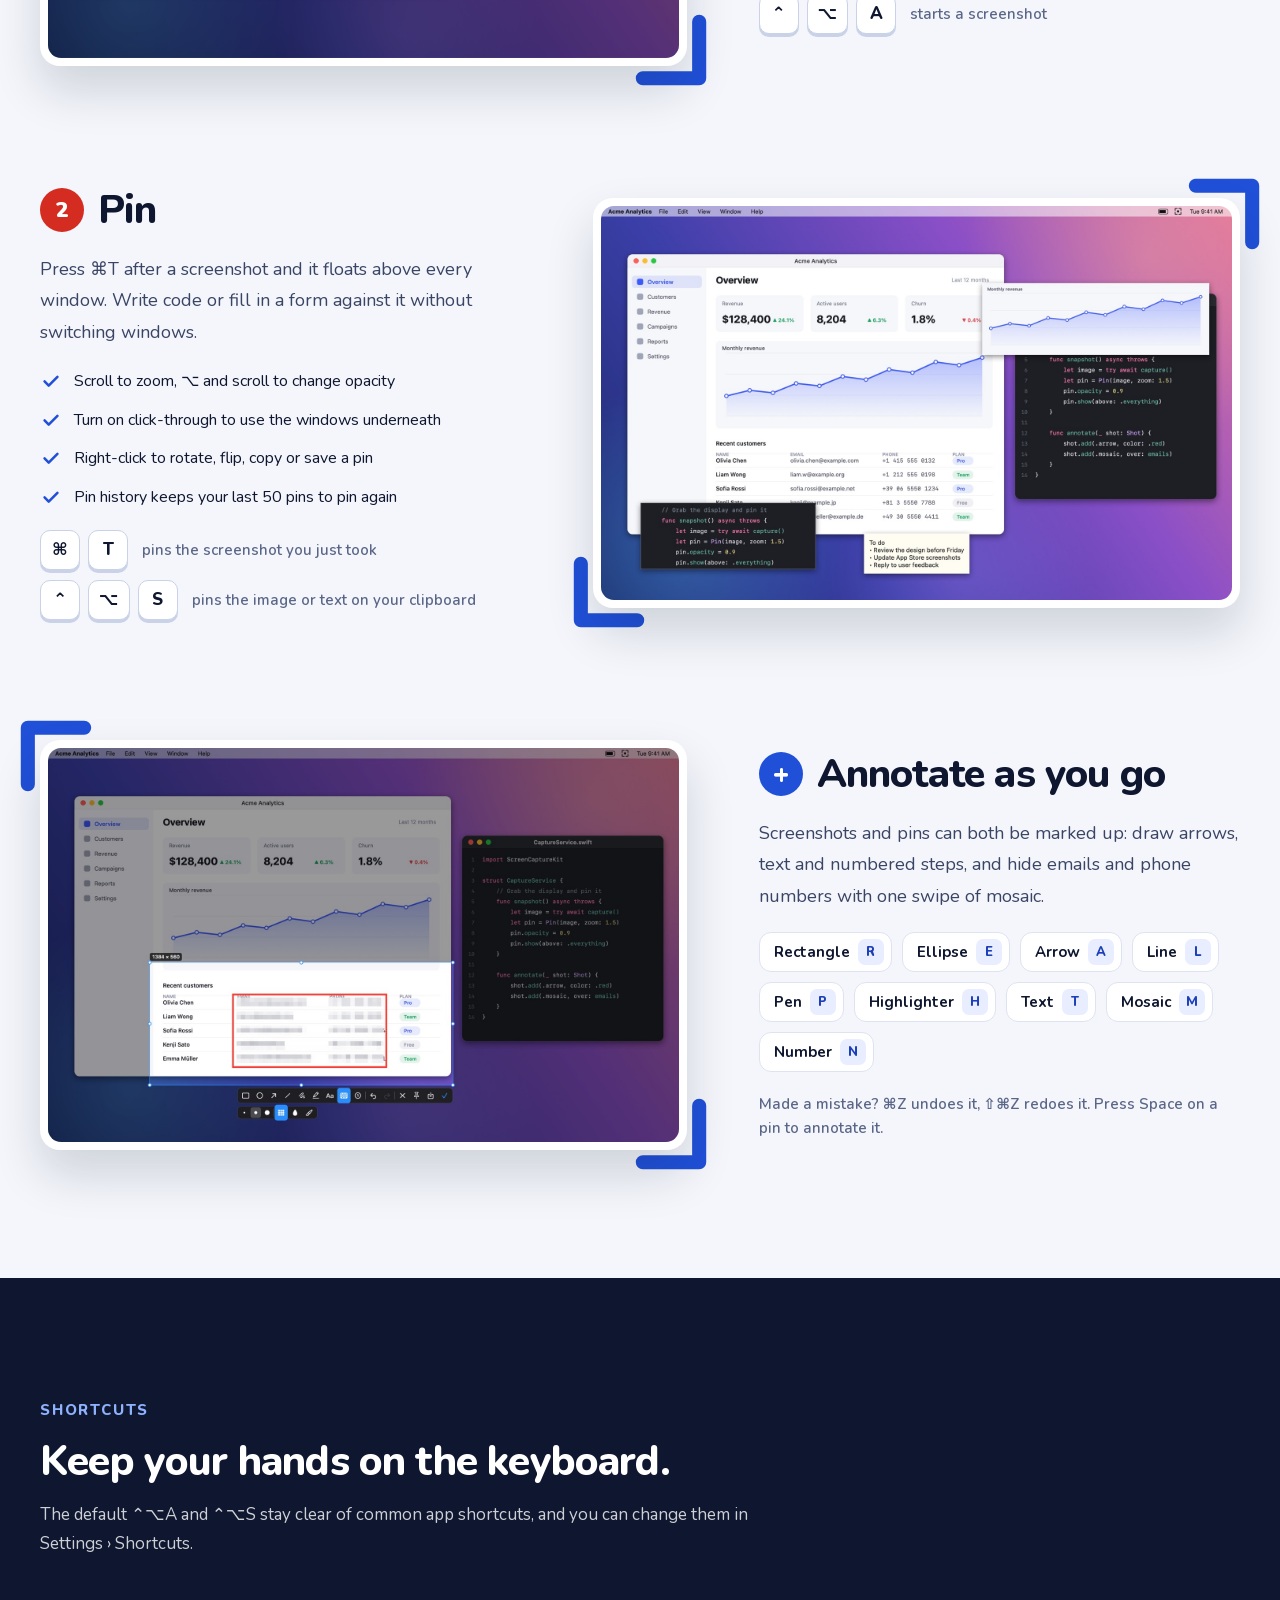
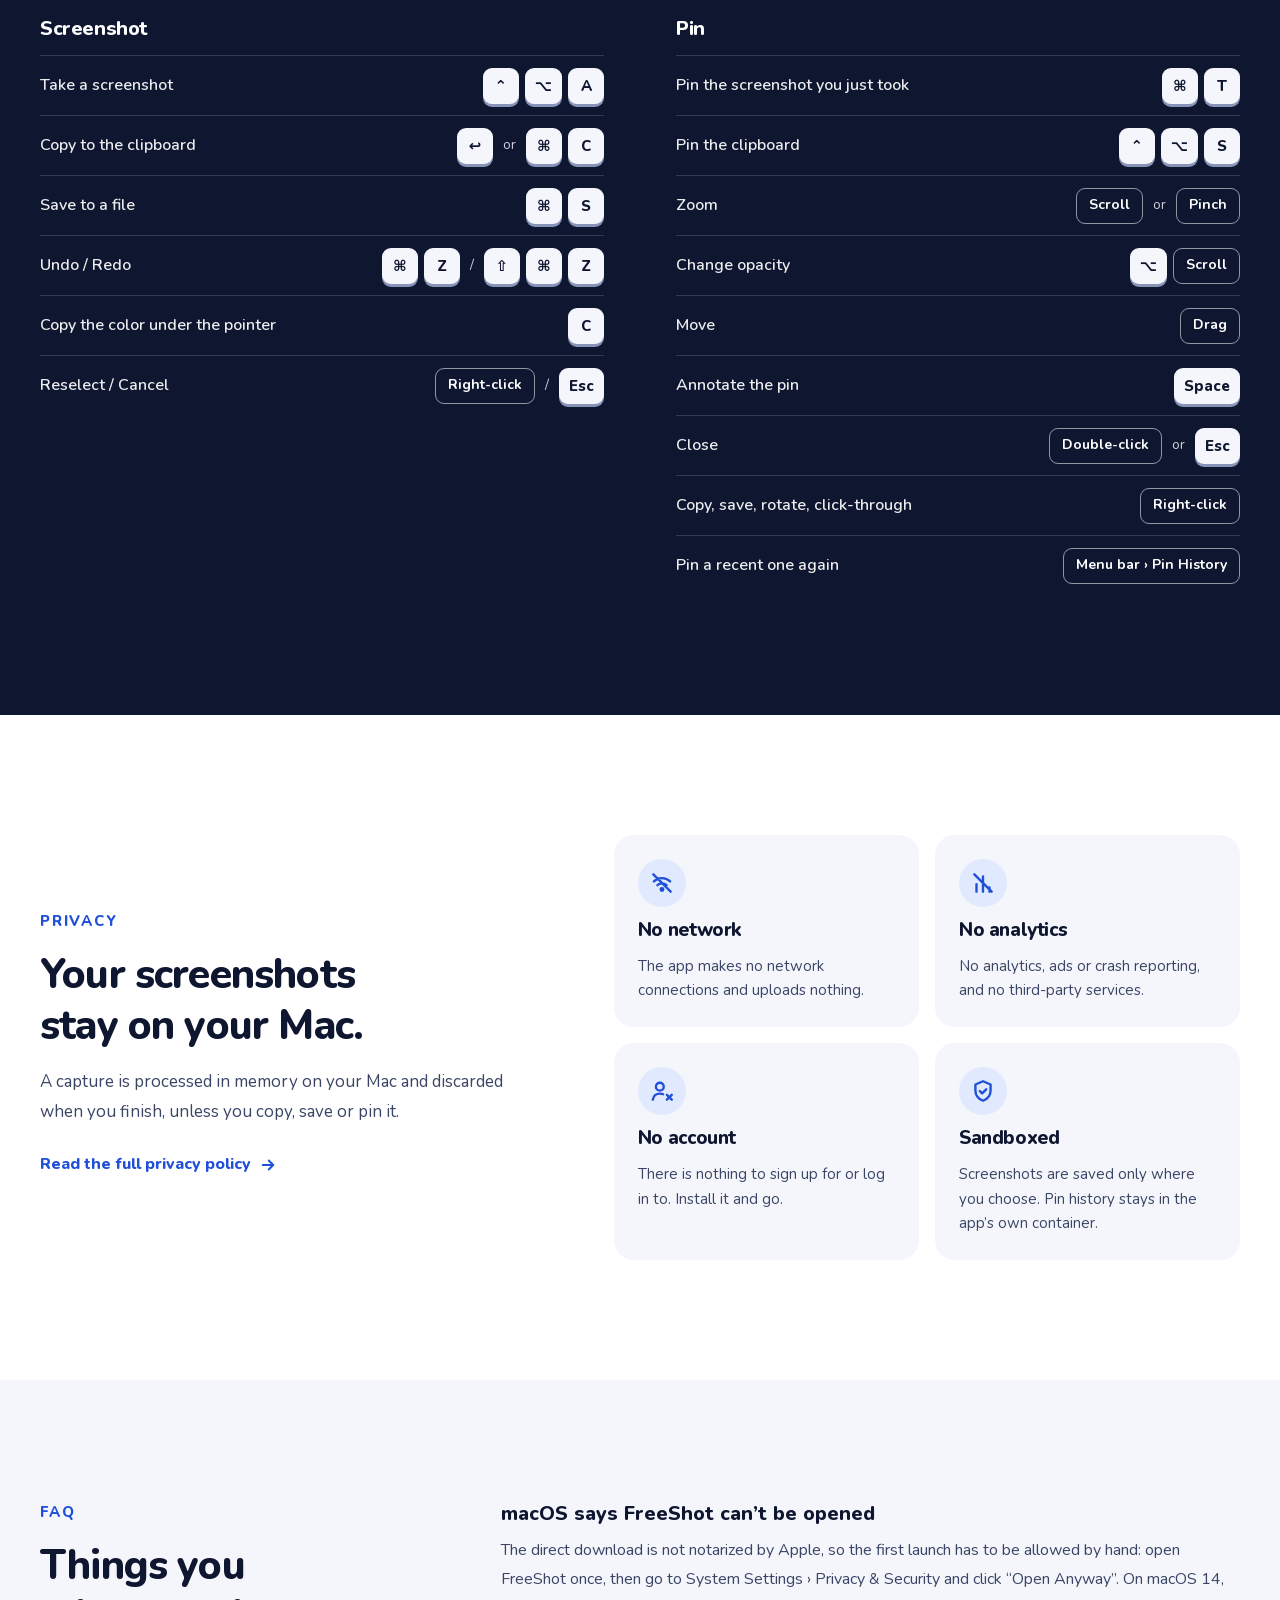
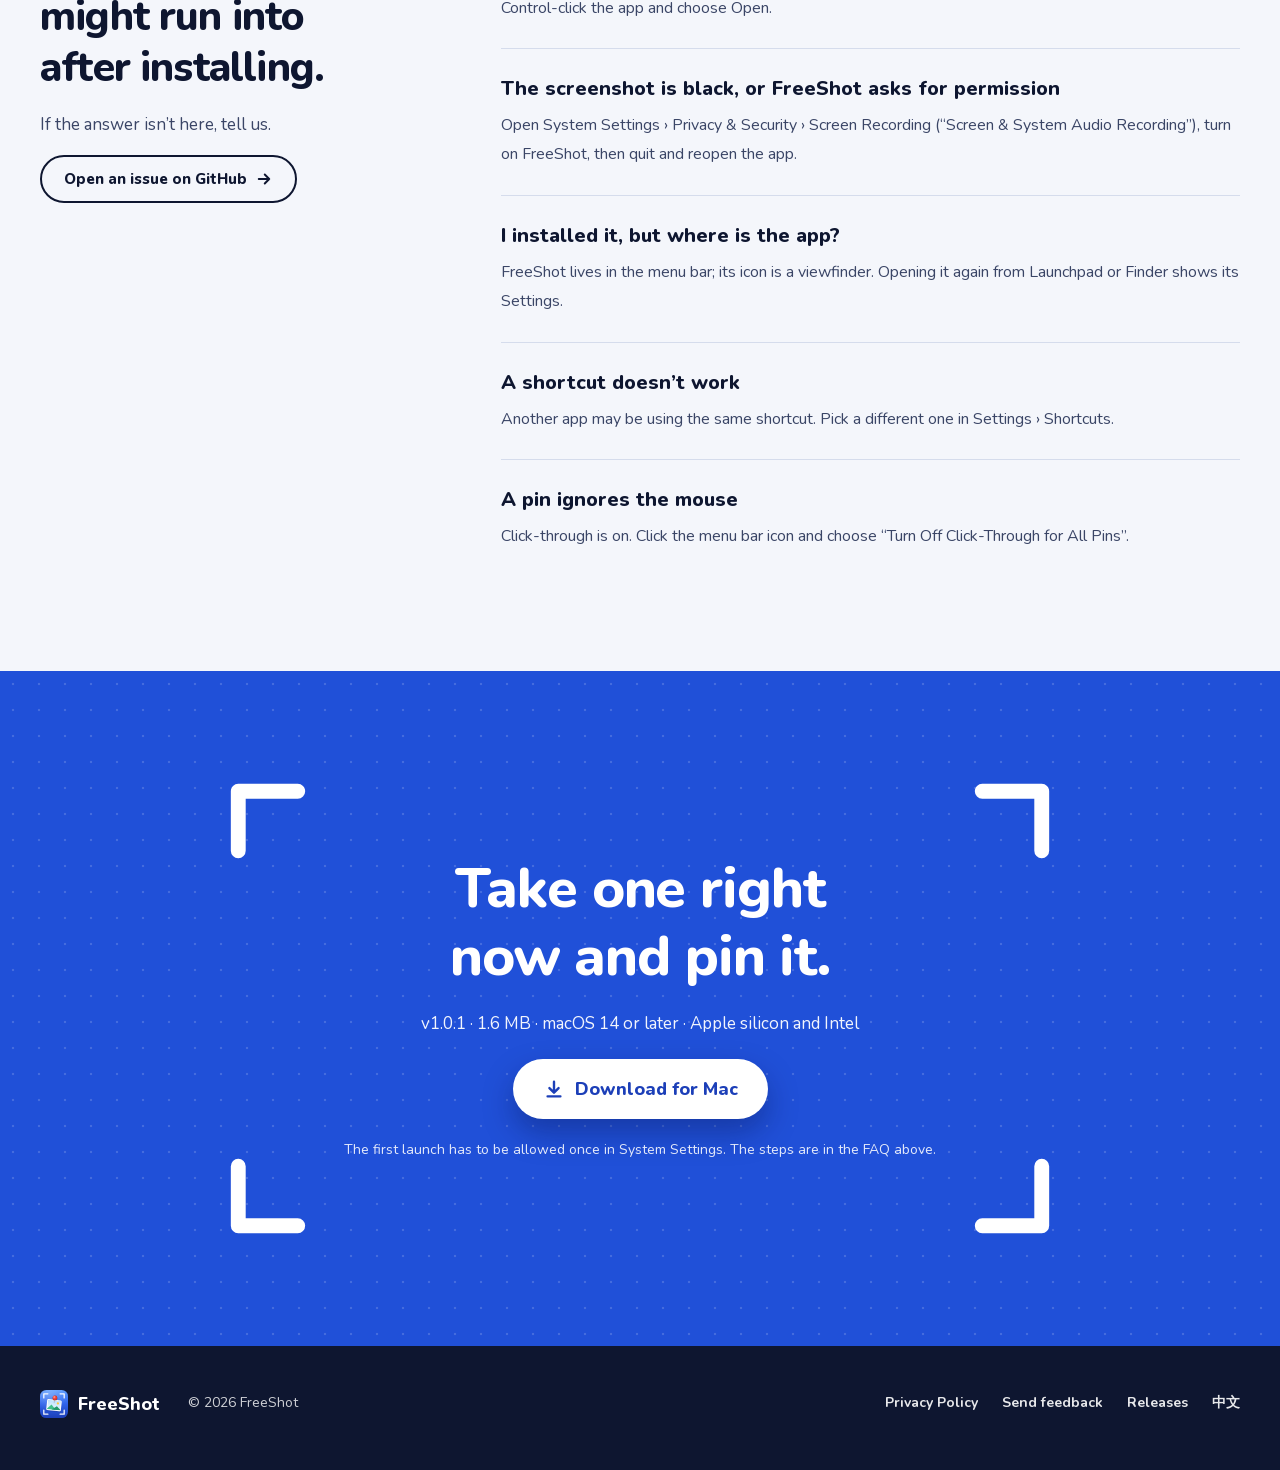
==== commit 788598c8: "Copy leads with screenshot and pin; v1.0.1 shortcuts" ====
--- a/en/index.html
+++ b/en/index.html
@@ -3,11 +3,11 @@
 <head>
 <meta charset="utf-8">
 <meta name="viewport" content="width=device-width, initial-scale=1">
-<title>FreeShot: screenshot, annotate and pin for Mac</title>
-<meta name="description" content="FreeShot is a native screenshot tool for macOS: capture, annotate, then pin the result above every window. A 1.6 MB download with no network access and no analytics.">
+<title>FreeShot: screenshot and pin tool for Mac</title>
+<meta name="description" content="FreeShot is a native screenshot and pin tool for macOS: one shortcut takes a screenshot, another keeps it floating above every window. A 1.6 MB download with no network access and no analytics.">
 <meta name="theme-color" content="#2050d8">
-<meta property="og:title" content="FreeShot: screenshot, annotate and pin for Mac">
-<meta property="og:description" content="Capture it. Mark it up. Pin it. A native macOS screenshot tool with no network access and no analytics.">
+<meta property="og:title" content="FreeShot: screenshot and pin tool for Mac">
+<meta property="og:description" content="A screenshot and a pin are each one shortcut away. A native macOS tool with no network access and no analytics.">
 <meta property="og:image" content="https://msober.github.io/freeshot/img/shot-1.jpg">
 <link rel="alternate" hreflang="en" href="https://msober.github.io/freeshot/en/">
 <link rel="alternate" hreflang="zh-Hans" href="https://msober.github.io/freeshot/">
@@ -41,19 +41,18 @@
     </nav>
     <div class="hero-body">
       <div class="hero-copy">
-        <span class="chip">Native macOS app · 1.6 MB download</span>
+        <span class="chip">Screenshot and pin tool for macOS · 1.6 MB</span>
         <h1>
-          <span><span class="marker" aria-hidden="true">1</span>Capture it.</span>
-          <span><span class="marker" aria-hidden="true">2</span>Mark it up.</span>
-          <span><span class="marker" aria-hidden="true">3</span>Pin it.</span>
+          <span class="pillar"><span class="marker" aria-hidden="true">1</span>Screenshot<span class="desc">Drag any area, or hover to snap to a window</span></span>
+          <span class="pillar"><span class="marker" aria-hidden="true">2</span>Pin<span class="desc">Keep the screenshot floating above every window</span></span>
         </h1>
-        <p class="lead">FreeShot is a native screenshot tool for macOS. Press <kbd>⌥⌘A</kbd> to grab any area, add arrows, text and mosaic, then copy it, save it, or keep it floating above every window.</p>
+        <p class="lead">Press <kbd>⌃⌥A</kbd> to take a screenshot and mark it up with arrows, text and mosaic. Press <kbd>⌘T</kbd> to pin it on screen, or <kbd>⌃⌥S</kbd> to pin the image or text on your clipboard.</p>
         <div class="cta-block">
           <div class="cta-row">
             <a class="btn" href="https://github.com/msober/freeshot/releases/latest"><svg width="22" height="22" aria-hidden="true"><use href="#i-download"/></svg>Download for Mac</a>
             <a class="btn-ghost" href="#shortcuts">See the shortcuts</a>
           </div>
-          <span class="meta">v1.0.0 · macOS 14 or later · Apple silicon and Intel</span>
+          <span class="meta">v1.0.1 · macOS 14 or later · Apple silicon and Intel</span>
         </div>
       </div>
       <div class="hero-art">
@@ -83,7 +82,7 @@
     </ul>
     <div class="section-head">
       <span class="eyebrow">Features</span>
-      <h2>From shortcut to pinned on screen in three steps.</h2>
+      <h2>A screenshot and a pin are each one shortcut away.</h2>
     </div>
     <div class="steps">
       <article class="step">
@@ -93,25 +92,46 @@
           <div class="frame"><img src="../img/shot-2.jpg" alt="Hovering snaps the selection to a window, with the pixel magnifier and color value beside the pointer" width="1600" height="1000" loading="lazy"></div>
         </div>
         <div class="step-copy">
-          <h3><span class="num" aria-hidden="true">1</span>Capture</h3>
-          <p>Hover to snap to a window, or drag to select any area. It works across multiple displays.</p>
+          <h3><span class="num" aria-hidden="true">1</span>Screenshot</h3>
+          <p>Press the shortcut and the screen freezes. Hover to snap to a window, or drag to select any area. It works across multiple displays.</p>
           <ul class="checks">
             <li><svg width="22" height="22" aria-hidden="true"><use href="#i-check"/></svg>A pixel magnifier for edges accurate to 1 pixel</li>
             <li><svg width="22" height="22" aria-hidden="true"><use href="#i-check"/></svg>Press C to copy the color under the pointer</li>
             <li><svg width="22" height="22" aria-hidden="true"><use href="#i-check"/></svg>Return copies to the clipboard, ⌘S saves a file</li>
           </ul>
-          <div class="keys"><kbd>⌥</kbd><kbd>⌘</kbd><kbd>A</kbd><span>starts a capture</span></div>
+          <div class="keys"><kbd>⌃</kbd><kbd>⌥</kbd><kbd>A</kbd><span>starts a screenshot</span></div>
         </div>
       </article>
       <article class="step flip">
         <div class="shot">
           <svg class="corner tr" aria-hidden="true"><use href="#i-corner"/></svg>
           <svg class="corner bl" aria-hidden="true"><use href="#i-corner"/></svg>
+          <div class="frame"><img src="../img/shot-3.jpg" alt="A chart, a code snippet and a to-do note pinned above other windows" width="1600" height="1000" loading="lazy"></div>
+        </div>
+        <div class="step-copy">
+          <h3><span class="num" aria-hidden="true">2</span>Pin</h3>
+          <p>Press ⌘T after a screenshot and it floats above every window. Write code or fill in a form against it without switching windows.</p>
+          <ul class="checks">
+            <li><svg width="22" height="22" aria-hidden="true"><use href="#i-check"/></svg>Scroll to zoom, ⌥ and scroll to change opacity</li>
+            <li><svg width="22" height="22" aria-hidden="true"><use href="#i-check"/></svg>Turn on click-through to use the windows underneath</li>
+            <li><svg width="22" height="22" aria-hidden="true"><use href="#i-check"/></svg>Right-click to rotate, flip, copy or save a pin</li>
+            <li><svg width="22" height="22" aria-hidden="true"><use href="#i-check"/></svg>Pin history keeps your last 50 pins to pin again</li>
+          </ul>
+          <div class="keyrows">
+            <div class="keys"><kbd>⌘</kbd><kbd>T</kbd><span>pins the screenshot you just took</span></div>
+            <div class="keys"><kbd>⌃</kbd><kbd>⌥</kbd><kbd>S</kbd><span>pins the image or text on your clipboard</span></div>
+          </div>
+        </div>
+      </article>
+      <article class="step">
+        <div class="shot">
+          <svg class="corner tl" aria-hidden="true"><use href="#i-corner"/></svg>
+          <svg class="corner br" aria-hidden="true"><use href="#i-corner"/></svg>
           <div class="frame"><img src="../img/shot-4.jpg" alt="Emails and phone numbers in a table hidden with mosaic inside a red box" width="1600" height="1000" loading="lazy"></div>
         </div>
         <div class="step-copy">
-          <h3><span class="num" aria-hidden="true">2</span>Annotate</h3>
-          <p>Draw arrows, text and numbered steps right on the screenshot. One swipe of mosaic hides emails and phone numbers.</p>
+          <h3><span class="num plus" aria-hidden="true">+</span>Annotate as you go</h3>
+          <p>Screenshots and pins can both be marked up: draw arrows, text and numbered steps, and hide emails and phone numbers with one swipe of mosaic.</p>
           <ul class="tools" aria-label="Annotation tools and their keys">
             <li>Rectangle<kbd>R</kbd></li>
             <li>Ellipse<kbd>E</kbd></li>
@@ -123,25 +143,7 @@
             <li>Mosaic<kbd>M</kbd></li>
             <li>Number<kbd>N</kbd></li>
           </ul>
-          <p class="note">Made a mistake? ⌘Z undoes it, ⇧⌘Z redoes it.</p>
-        </div>
-      </article>
-      <article class="step">
-        <div class="shot">
-          <svg class="corner tl" aria-hidden="true"><use href="#i-corner"/></svg>
-          <svg class="corner br" aria-hidden="true"><use href="#i-corner"/></svg>
-          <div class="frame"><img src="../img/shot-3.jpg" alt="A chart, a code snippet and a to-do note pinned above other windows" width="1600" height="1000" loading="lazy"></div>
-        </div>
-        <div class="step-copy">
-          <h3><span class="num" aria-hidden="true">3</span>Pin</h3>
-          <p>Press ⌘T after a capture and it floats above every window. Write code or fill in a form against it without switching windows.</p>
-          <ul class="checks">
-            <li><svg width="22" height="22" aria-hidden="true"><use href="#i-check"/></svg>Scroll to zoom, ⌥ and scroll to change opacity</li>
-            <li><svg width="22" height="22" aria-hidden="true"><use href="#i-check"/></svg>⌥⌘P pins the image or text on your clipboard</li>
-            <li><svg width="22" height="22" aria-hidden="true"><use href="#i-check"/></svg>Press Space to annotate a pin</li>
-            <li><svg width="22" height="22" aria-hidden="true"><use href="#i-check"/></svg>Turn on click-through to use the windows underneath</li>
-            <li><svg width="22" height="22" aria-hidden="true"><use href="#i-check"/></svg>Pin history keeps your last 50 pins to pin again</li>
-          </ul>
+          <p class="note">Made a mistake? ⌘Z undoes it, ⇧⌘Z redoes it. Press Space on a pin to annotate it.</p>
         </div>
       </article>
     </div>
@@ -153,25 +155,25 @@
     <div class="section-head">
       <span class="eyebrow">Shortcuts</span>
       <h2>Keep your hands on the keyboard.</h2>
-      <p>You can change the global shortcuts in Settings › Shortcuts.</p>
+      <p>The default ⌃⌥A and ⌃⌥S stay clear of common app shortcuts, and you can change them in Settings › Shortcuts.</p>
     </div>
     <div class="keymaps">
       <div>
-        <h3>Capture and annotate</h3>
+        <h3>Screenshot</h3>
         <ul>
-          <li>Take a screenshot<span><kbd>⌥</kbd><kbd>⌘</kbd><kbd>A</kbd></span></li>
-          <li>Pin the clipboard<span><kbd>⌥</kbd><kbd>⌘</kbd><kbd>P</kbd></span></li>
+          <li>Take a screenshot<span><kbd>⌃</kbd><kbd>⌥</kbd><kbd>A</kbd></span></li>
           <li>Copy to the clipboard<span><kbd>↩</kbd><i>or</i><kbd>⌘</kbd><kbd>C</kbd></span></li>
           <li>Save to a file<span><kbd>⌘</kbd><kbd>S</kbd></span></li>
-          <li>Pin to screen<span><kbd>⌘</kbd><kbd>T</kbd></span></li>
           <li>Undo / Redo<span><kbd>⌘</kbd><kbd>Z</kbd><i>/</i><kbd>⇧</kbd><kbd>⌘</kbd><kbd>Z</kbd></span></li>
           <li>Copy the color under the pointer<span><kbd>C</kbd></span></li>
           <li>Reselect / Cancel<span><em>Right-click</em><i>/</i><kbd>Esc</kbd></span></li>
         </ul>
       </div>
       <div>
-        <h3>Pins</h3>
+        <h3>Pin</h3>
         <ul>
+          <li>Pin the screenshot you just took<span><kbd>⌘</kbd><kbd>T</kbd></span></li>
+          <li>Pin the clipboard<span><kbd>⌃</kbd><kbd>⌥</kbd><kbd>S</kbd></span></li>
           <li>Zoom<span><em>Scroll</em><i>or</i><em>Pinch</em></span></li>
           <li>Change opacity<span><kbd>⌥</kbd><em>Scroll</em></span></li>
           <li>Move<span><em>Drag</em></span></li>
@@ -242,8 +244,8 @@
       <svg class="corner tr" aria-hidden="true"><use href="#i-corner"/></svg>
       <svg class="corner br" aria-hidden="true"><use href="#i-corner"/></svg>
       <svg class="corner bl" aria-hidden="true"><use href="#i-corner"/></svg>
-      <h2>Take one right now.</h2>
-      <p>v1.0.0 · 1.6 MB · macOS 14 or later · Apple silicon and Intel</p>
+      <h2>Take one right now and pin it.</h2>
+      <p>v1.0.1 · 1.6 MB · macOS 14 or later · Apple silicon and Intel</p>
       <a class="btn" href="https://github.com/msober/freeshot/releases/latest"><svg width="22" height="22" aria-hidden="true"><use href="#i-download"/></svg>Download for Mac</a>
       <p class="meta">The first launch has to be allowed once in System Settings. The steps are in the FAQ above.</p>
     </div>
--- a/style.css
+++ b/style.css
@@ -57,8 +57,9 @@
 .hero-body { display: flex; flex-wrap: wrap; align-items: center; gap: 56px 64px; padding-top: 72px; }
 .hero-copy { flex: 1 1 460px; min-width: 0; display: flex; flex-direction: column; align-items: flex-start; gap: 28px; }
 .chip { display: inline-flex; padding: 6px 14px; border-radius: 999px; background: rgba(255, 255, 255, .16); border: 1px solid rgba(255, 255, 255, .4); font-size: 14px; font-weight: 700; line-height: 1.5; }
-.hero h1 { display: flex; flex-direction: column; gap: 6px; font-size: clamp(48px, 5.6vw, 80px); line-height: 1.1; font-weight: 800; letter-spacing: .02em; }
-.hero h1 > span { display: flex; align-items: center; gap: .28em; }
+.hero h1 { display: flex; flex-direction: column; gap: 18px; font-size: clamp(56px, 6.1vw, 88px); line-height: 1.1; font-weight: 800; letter-spacing: .02em; }
+.pillar { display: grid; grid-template-columns: auto 1fr; align-items: center; column-gap: .28em; }
+.pillar .desc { grid-column: 2; margin-top: 4px; font-size: 20px; line-height: 1.5; font-weight: 700; letter-spacing: 0; color: rgba(255, 255, 255, .94); }
 .marker {
   flex: none; display: flex; align-items: center; justify-content: center; width: 1.8em; height: 1.8em;
   border: .13em solid #fff; border-radius: 50%; background: var(--red); box-shadow: 0 .25em .6em rgba(6, 18, 74, .4);
@@ -113,10 +114,12 @@
 .step-copy { flex: 1 1 380px; min-width: 0; display: flex; flex-direction: column; align-items: flex-start; gap: 20px; }
 .step h3 { display: flex; align-items: center; gap: 14px; font-size: 40px; line-height: 1.2; font-weight: 800; letter-spacing: .01em; }
 .num { flex: none; display: flex; align-items: center; justify-content: center; width: 44px; height: 44px; border-radius: 50%; background: var(--red); color: #fff; font-size: 22px; font-weight: 900; line-height: 1; letter-spacing: 0; }
+.num.plus { background: var(--brand); font-size: 28px; }
 .step p { font-size: 18px; line-height: 1.75; color: var(--text); }
 .checks { margin: 0; padding: 0; list-style: none; display: flex; flex-direction: column; gap: 12px; }
 .checks li { display: flex; align-items: flex-start; gap: 12px; font-size: 16px; line-height: 1.65; }
 .checks svg { flex: none; margin-top: 2px; color: var(--brand); }
+.keyrows { display: flex; flex-direction: column; gap: 10px; }
 .keys { display: flex; flex-wrap: wrap; align-items: center; gap: 8px; }
 .keys kbd { display: inline-flex; align-items: center; justify-content: center; min-width: 40px; height: 40px; padding: 0 10px; border-radius: 10px; background: #fff; border: 1px solid #c9d2e6; box-shadow: 0 3px 0 #c9d2e6; font-size: 17px; font-weight: 800; }
 .keys span { margin-left: 6px; font-size: 15px; font-weight: 600; color: var(--muted); }
@@ -194,7 +197,7 @@
 
 /* English: Nunito sets every letter, so headings tighten up and the hero lines get longer */
 :lang(en) h1, :lang(en) h2, :lang(en) h3 { letter-spacing: -.02em; }
-html:lang(en) .hero h1 { font-size: clamp(42px, 5.2vw, 76px); }
+html:lang(en) .hero h1 { font-size: clamp(46px, 5.6vw, 80px); }
 html:lang(en) .eyebrow { text-transform: uppercase; }
 
 @media (max-width: 720px) {
@@ -206,6 +209,7 @@
   .nav-links a { padding: 0 10px; }
   .nav-cta { margin-left: auto; }
   .lead { font-size: 17px; }
+  .pillar .desc { font-size: 17px; }
   .btn, .btn-ghost { min-height: 54px; }
   .features { padding-bottom: 88px; }
   .features .section-head { margin-top: 80px; }
